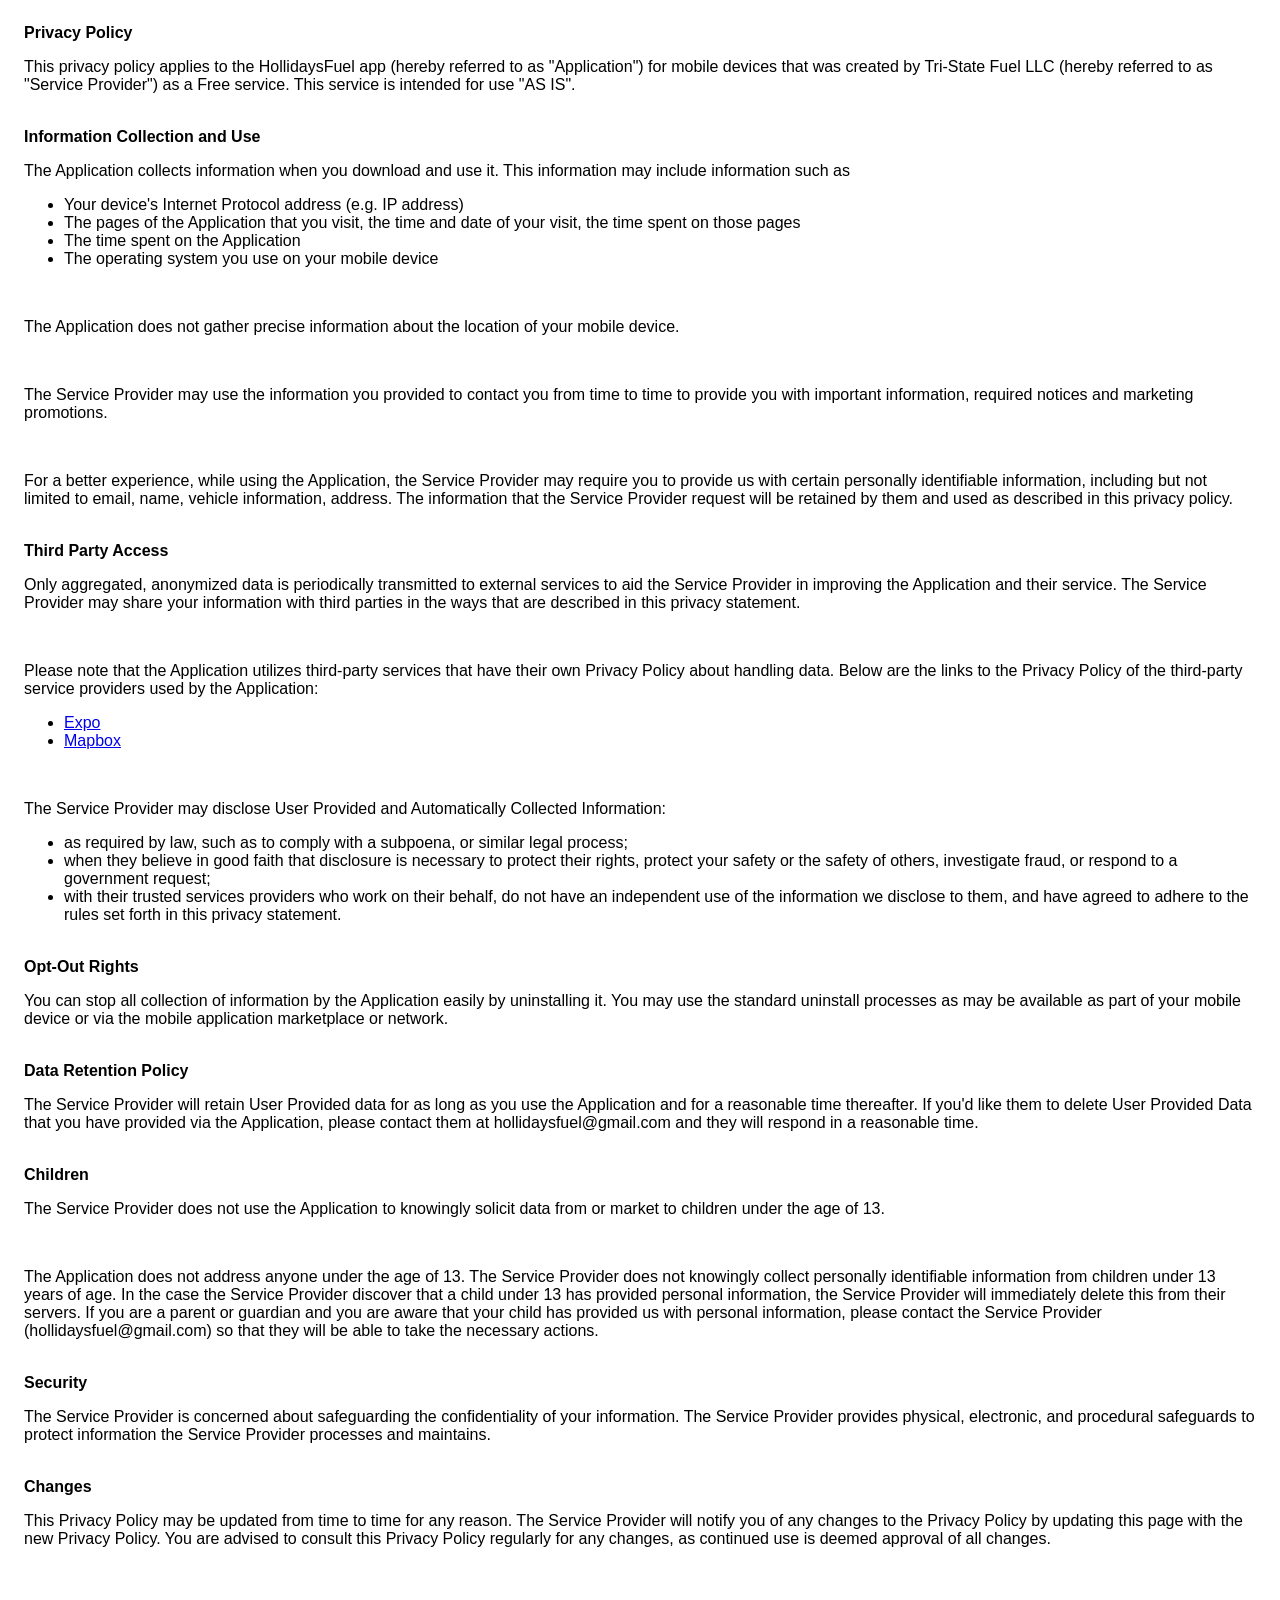
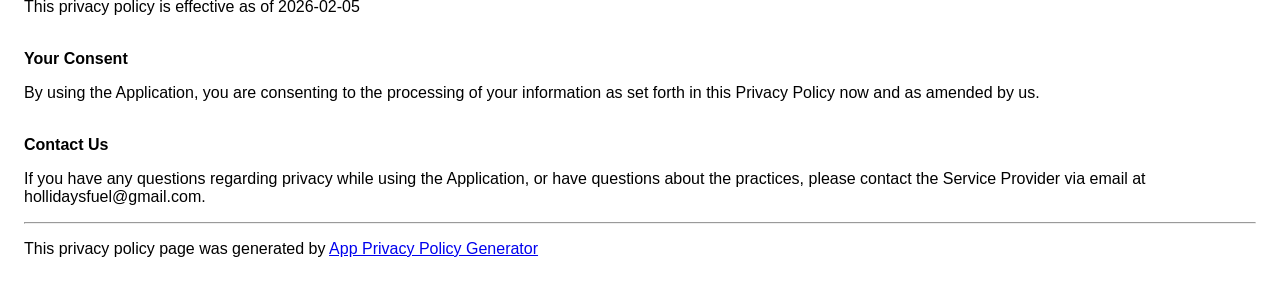
==== privacy-policy.html @ f72db05e "add privacy policy and tnc" ====
<!doctype html>
<html>
	<head>
		<meta charset="utf-8" />
		<meta name="viewport" content="width=device-width" />
		<title>Privacy Policy</title>
		<style>
			body {
				font-family: "Helvetica Neue", Helvetica, Arial, sans-serif;
				padding: 1em;
			}
		</style>
	</head>
	<body>
		<strong>Privacy Policy</strong>
		<p>
			This privacy policy applies to the HollidaysFuel app (hereby
			referred to as "Application") for mobile devices that was created by
			Tri-State Fuel LLC (hereby referred to as "Service Provider") as a
			Free service. This service is intended for use "AS IS".
		</p>
		<br /><strong>Information Collection and Use</strong>
		<p>
			The Application collects information when you download and use it.
			This information may include information such as
		</p>
		<ul>
			<li>Your device's Internet Protocol address (e.g. IP address)</li>
			<li>
				The pages of the Application that you visit, the time and date
				of your visit, the time spent on those pages
			</li>
			<li>The time spent on the Application</li>
			<li>The operating system you use on your mobile device</li>
		</ul>
		<p></p>
		<br />
		<p>
			The Application does not gather precise information about the
			location of your mobile device.
		</p>
		<div style="display: none">
			<p>
				The Application collects your device's location, which helps the
				Service Provider determine your approximate geographical
				location and make use of in below ways:
			</p>
			<ul>
				<li>
					Geolocation Services: The Service Provider utilizes location
					data to provide features such as personalized content,
					relevant recommendations, and location-based services.
				</li>
				<li>
					Analytics and Improvements: Aggregated and anonymized
					location data helps the Service Provider to analyze user
					behavior, identify trends, and improve the overall
					performance and functionality of the Application.
				</li>
				<li>
					Third-Party Services: Periodically, the Service Provider may
					transmit anonymized location data to external services.
					These services assist them in enhancing the Application and
					optimizing their offerings.
				</li>
			</ul>
		</div>
		<br />
		<p>
			The Service Provider may use the information you provided to contact
			you from time to time to provide you with important information,
			required notices and marketing promotions.
		</p>
		<br />
		<p>
			For a better experience, while using the Application, the Service
			Provider may require you to provide us with certain personally
			identifiable information, including but not limited to email, name,
			vehicle information, address. The information that the Service
			Provider request will be retained by them and used as described in
			this privacy policy.
		</p>
		<br /><strong>Third Party Access</strong>
		<p>
			Only aggregated, anonymized data is periodically transmitted to
			external services to aid the Service Provider in improving the
			Application and their service. The Service Provider may share your
			information with third parties in the ways that are described in
			this privacy statement.
		</p>
		<div>
			<br />
			<p>
				Please note that the Application utilizes third-party services
				that have their own Privacy Policy about handling data. Below
				are the links to the Privacy Policy of the third-party service
				providers used by the Application:
			</p>
			<ul>
				<li>
					<a
						href="https://expo.io/privacy"
						target="_blank"
						rel="noopener noreferrer"
						>Expo</a
					>
				</li>
				<li>
					<a
						href="https://www.mapbox.com/legal/privacy"
						target="_blank"
						rel="noopener noreferrer"
						>Mapbox</a
					>
				</li>
			</ul>
		</div>
		<br />
		<p>
			The Service Provider may disclose User Provided and Automatically
			Collected Information:
		</p>
		<ul>
			<li>
				as required by law, such as to comply with a subpoena, or
				similar legal process;
			</li>
			<li>
				when they believe in good faith that disclosure is necessary to
				protect their rights, protect your safety or the safety of
				others, investigate fraud, or respond to a government request;
			</li>
			<li>
				with their trusted services providers who work on their behalf,
				do not have an independent use of the information we disclose to
				them, and have agreed to adhere to the rules set forth in this
				privacy statement.
			</li>
		</ul>
		<p></p>
		<br /><!----><strong>Opt-Out Rights</strong>
		<p>
			You can stop all collection of information by the Application easily
			by uninstalling it. You may use the standard uninstall processes as
			may be available as part of your mobile device or via the mobile
			application marketplace or network.
		</p>
		<br /><strong>Data Retention Policy</strong>
		<p>
			The Service Provider will retain User Provided data for as long as
			you use the Application and for a reasonable time thereafter. If
			you'd like them to delete User Provided Data that you have provided
			via the Application, please contact them at hollidaysfuel@gmail.com
			and they will respond in a reasonable time.
		</p>
		<br /><strong>Children</strong>
		<p>
			The Service Provider does not use the Application to knowingly
			solicit data from or market to children under the age of 13.
		</p>
		<div>
			<br />
			<p>
				The Application does not address anyone under the age of 13. The
				Service Provider does not knowingly collect personally
				identifiable information from children under 13 years of age. In
				the case the Service Provider discover that a child under 13 has
				provided personal information, the Service Provider will
				immediately delete this from their servers. If you are a parent
				or guardian and you are aware that your child has provided us
				with personal information, please contact the Service Provider
				(hollidaysfuel@gmail.com) so that they will be able to take the
				necessary actions.
			</p>
		</div>
		<!----><br /><strong>Security</strong>
		<p>
			The Service Provider is concerned about safeguarding the
			confidentiality of your information. The Service Provider provides
			physical, electronic, and procedural safeguards to protect
			information the Service Provider processes and maintains.
		</p>
		<br /><strong>Changes</strong>
		<p>
			This Privacy Policy may be updated from time to time for any reason.
			The Service Provider will notify you of any changes to the Privacy
			Policy by updating this page with the new Privacy Policy. You are
			advised to consult this Privacy Policy regularly for any changes, as
			continued use is deemed approval of all changes.
		</p>
		<br />
		<p>This privacy policy is effective as of 2026-02-05</p>
		<br /><strong>Your Consent</strong>
		<p>
			By using the Application, you are consenting to the processing of
			your information as set forth in this Privacy Policy now and as
			amended by us.
		</p>
		<br /><strong>Contact Us</strong>
		<p>
			If you have any questions regarding privacy while using the
			Application, or have questions about the practices, please contact
			the Service Provider via email at hollidaysfuel@gmail.com.
		</p>
		<hr />
		<p>
			This privacy policy page was generated by
			<a
				href="https://app-privacy-policy-generator.nisrulz.com/"
				target="_blank"
				rel="noopener noreferrer"
				>App Privacy Policy Generator</a
			>
		</p>
	</body>
</html>
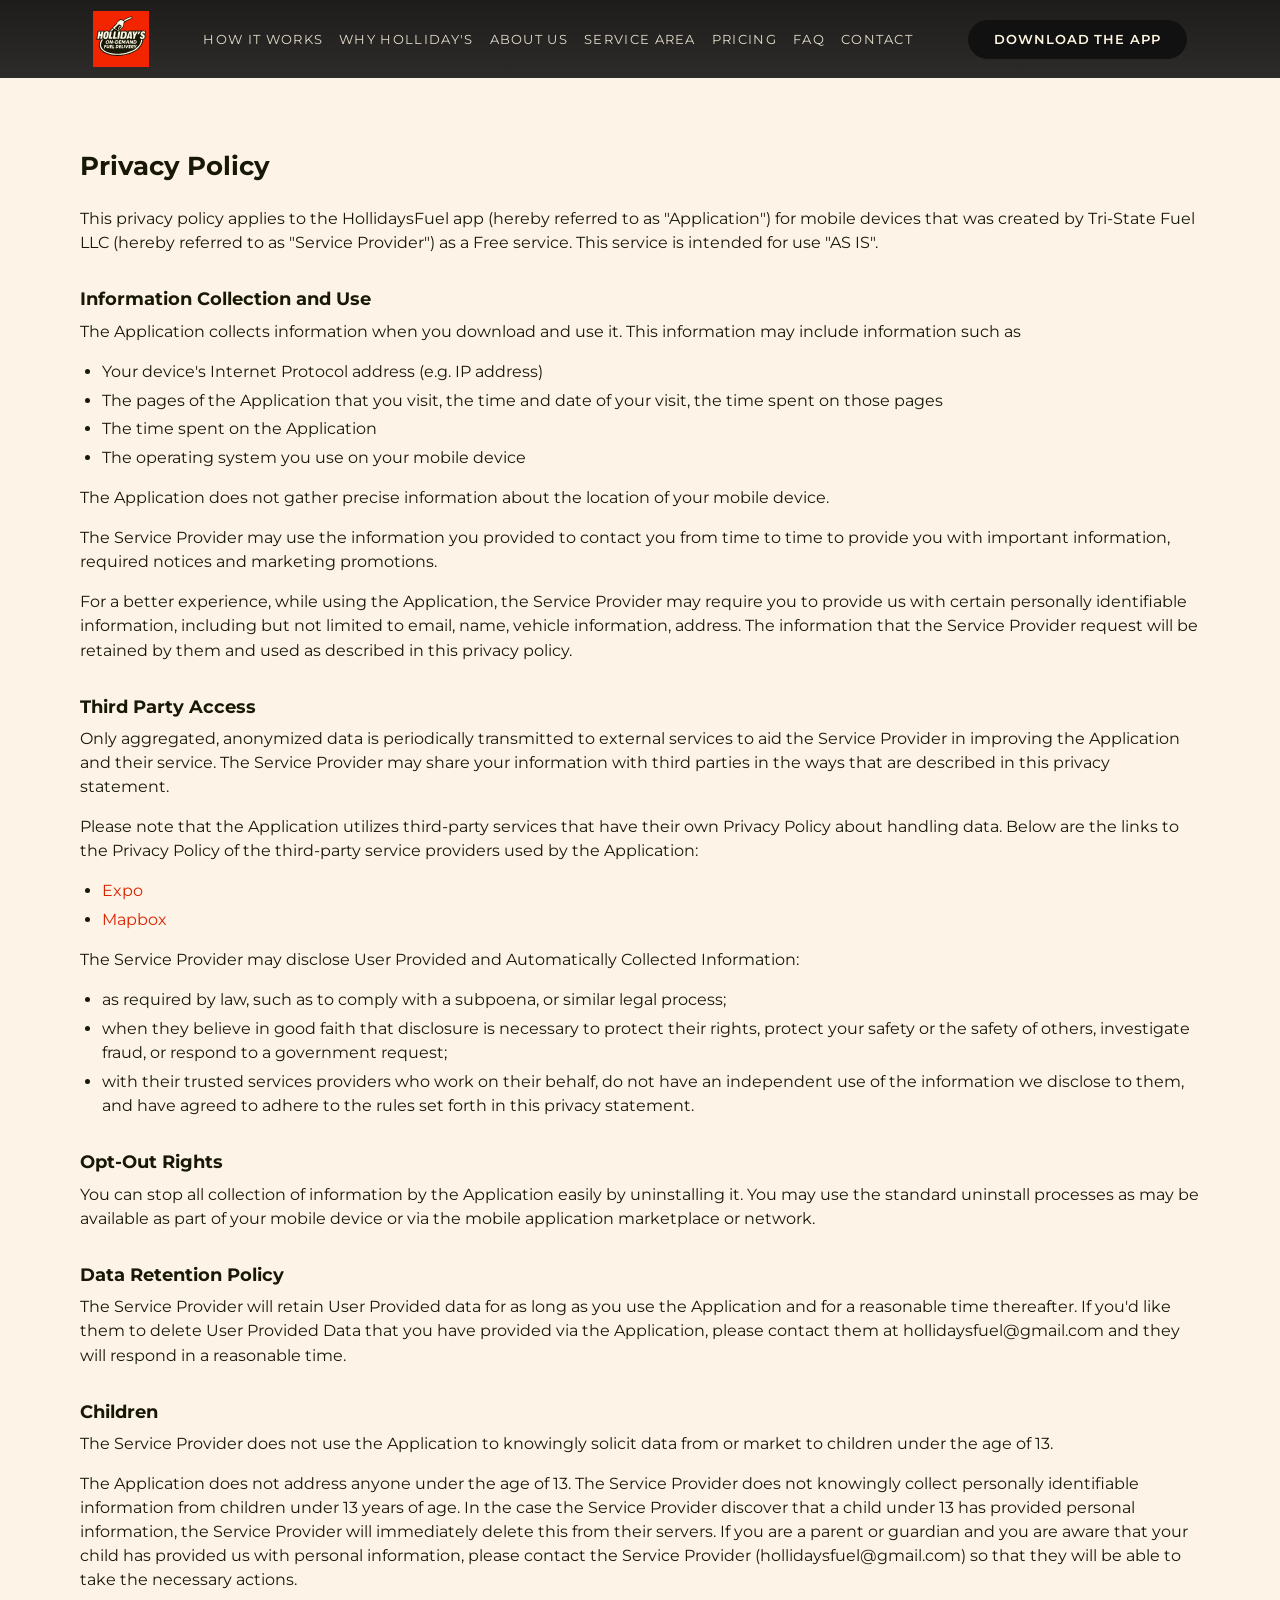
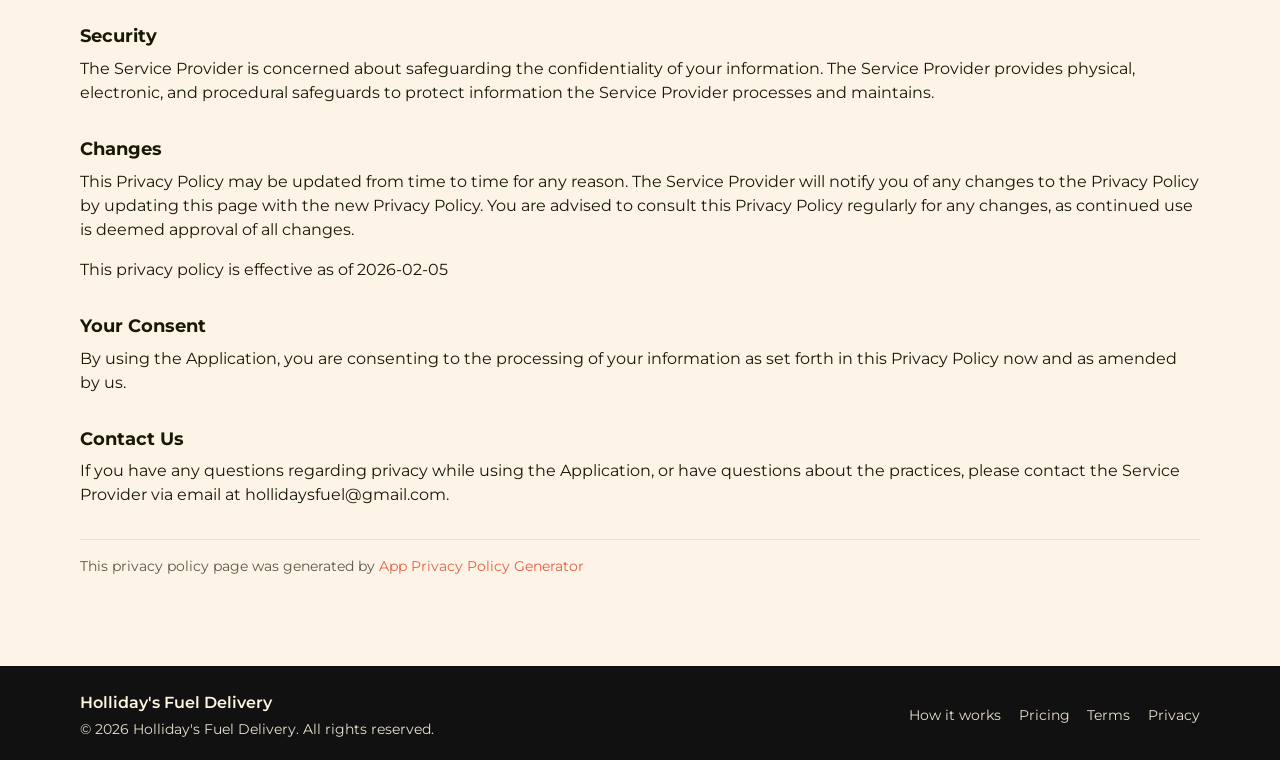
==== commit d406a4ed: "fix styling for terms and privacy policy" ====
--- a/privacy-policy.html
+++ b/privacy-policy.html
@@ -1,216 +1,320 @@
-<!doctype html>
-<html>
-	<head>
-		<meta charset="utf-8" />
-		<meta name="viewport" content="width=device-width" />
-		<title>Privacy Policy</title>
-		<style>
-			body {
-				font-family: "Helvetica Neue", Helvetica, Arial, sans-serif;
-				padding: 1em;
-			}
-		</style>
-	</head>
-	<body>
-		<strong>Privacy Policy</strong>
-		<p>
-			This privacy policy applies to the HollidaysFuel app (hereby
-			referred to as "Application") for mobile devices that was created by
-			Tri-State Fuel LLC (hereby referred to as "Service Provider") as a
-			Free service. This service is intended for use "AS IS".
-		</p>
-		<br /><strong>Information Collection and Use</strong>
-		<p>
-			The Application collects information when you download and use it.
-			This information may include information such as
-		</p>
-		<ul>
-			<li>Your device's Internet Protocol address (e.g. IP address)</li>
-			<li>
-				The pages of the Application that you visit, the time and date
-				of your visit, the time spent on those pages
-			</li>
-			<li>The time spent on the Application</li>
-			<li>The operating system you use on your mobile device</li>
-		</ul>
-		<p></p>
-		<br />
-		<p>
-			The Application does not gather precise information about the
-			location of your mobile device.
-		</p>
-		<div style="display: none">
-			<p>
-				The Application collects your device's location, which helps the
-				Service Provider determine your approximate geographical
-				location and make use of in below ways:
-			</p>
-			<ul>
-				<li>
-					Geolocation Services: The Service Provider utilizes location
-					data to provide features such as personalized content,
-					relevant recommendations, and location-based services.
-				</li>
-				<li>
-					Analytics and Improvements: Aggregated and anonymized
-					location data helps the Service Provider to analyze user
-					behavior, identify trends, and improve the overall
-					performance and functionality of the Application.
-				</li>
-				<li>
-					Third-Party Services: Periodically, the Service Provider may
-					transmit anonymized location data to external services.
-					These services assist them in enhancing the Application and
-					optimizing their offerings.
-				</li>
-			</ul>
-		</div>
-		<br />
-		<p>
-			The Service Provider may use the information you provided to contact
-			you from time to time to provide you with important information,
-			required notices and marketing promotions.
-		</p>
-		<br />
-		<p>
-			For a better experience, while using the Application, the Service
-			Provider may require you to provide us with certain personally
-			identifiable information, including but not limited to email, name,
-			vehicle information, address. The information that the Service
-			Provider request will be retained by them and used as described in
-			this privacy policy.
-		</p>
-		<br /><strong>Third Party Access</strong>
-		<p>
-			Only aggregated, anonymized data is periodically transmitted to
-			external services to aid the Service Provider in improving the
-			Application and their service. The Service Provider may share your
-			information with third parties in the ways that are described in
-			this privacy statement.
-		</p>
-		<div>
-			<br />
-			<p>
-				Please note that the Application utilizes third-party services
-				that have their own Privacy Policy about handling data. Below
-				are the links to the Privacy Policy of the third-party service
-				providers used by the Application:
-			</p>
-			<ul>
-				<li>
-					<a
-						href="https://expo.io/privacy"
-						target="_blank"
-						rel="noopener noreferrer"
-						>Expo</a
-					>
-				</li>
-				<li>
-					<a
-						href="https://www.mapbox.com/legal/privacy"
-						target="_blank"
-						rel="noopener noreferrer"
-						>Mapbox</a
-					>
-				</li>
-			</ul>
-		</div>
-		<br />
-		<p>
-			The Service Provider may disclose User Provided and Automatically
-			Collected Information:
-		</p>
-		<ul>
-			<li>
-				as required by law, such as to comply with a subpoena, or
-				similar legal process;
-			</li>
-			<li>
-				when they believe in good faith that disclosure is necessary to
-				protect their rights, protect your safety or the safety of
-				others, investigate fraud, or respond to a government request;
-			</li>
-			<li>
-				with their trusted services providers who work on their behalf,
-				do not have an independent use of the information we disclose to
-				them, and have agreed to adhere to the rules set forth in this
-				privacy statement.
-			</li>
-		</ul>
-		<p></p>
-		<br /><!----><strong>Opt-Out Rights</strong>
-		<p>
-			You can stop all collection of information by the Application easily
-			by uninstalling it. You may use the standard uninstall processes as
-			may be available as part of your mobile device or via the mobile
-			application marketplace or network.
-		</p>
-		<br /><strong>Data Retention Policy</strong>
-		<p>
-			The Service Provider will retain User Provided data for as long as
-			you use the Application and for a reasonable time thereafter. If
-			you'd like them to delete User Provided Data that you have provided
-			via the Application, please contact them at hollidaysfuel@gmail.com
-			and they will respond in a reasonable time.
-		</p>
-		<br /><strong>Children</strong>
-		<p>
-			The Service Provider does not use the Application to knowingly
-			solicit data from or market to children under the age of 13.
-		</p>
-		<div>
-			<br />
-			<p>
-				The Application does not address anyone under the age of 13. The
-				Service Provider does not knowingly collect personally
-				identifiable information from children under 13 years of age. In
-				the case the Service Provider discover that a child under 13 has
-				provided personal information, the Service Provider will
-				immediately delete this from their servers. If you are a parent
-				or guardian and you are aware that your child has provided us
-				with personal information, please contact the Service Provider
-				(hollidaysfuel@gmail.com) so that they will be able to take the
-				necessary actions.
-			</p>
-		</div>
-		<!----><br /><strong>Security</strong>
-		<p>
-			The Service Provider is concerned about safeguarding the
-			confidentiality of your information. The Service Provider provides
-			physical, electronic, and procedural safeguards to protect
-			information the Service Provider processes and maintains.
-		</p>
-		<br /><strong>Changes</strong>
-		<p>
-			This Privacy Policy may be updated from time to time for any reason.
-			The Service Provider will notify you of any changes to the Privacy
-			Policy by updating this page with the new Privacy Policy. You are
-			advised to consult this Privacy Policy regularly for any changes, as
-			continued use is deemed approval of all changes.
-		</p>
-		<br />
-		<p>This privacy policy is effective as of 2026-02-05</p>
-		<br /><strong>Your Consent</strong>
-		<p>
-			By using the Application, you are consenting to the processing of
-			your information as set forth in this Privacy Policy now and as
-			amended by us.
-		</p>
-		<br /><strong>Contact Us</strong>
-		<p>
-			If you have any questions regarding privacy while using the
-			Application, or have questions about the practices, please contact
-			the Service Provider via email at hollidaysfuel@gmail.com.
-		</p>
-		<hr />
-		<p>
-			This privacy policy page was generated by
-			<a
-				href="https://app-privacy-policy-generator.nisrulz.com/"
-				target="_blank"
-				rel="noopener noreferrer"
-				>App Privacy Policy Generator</a
-			>
-		</p>
-	</body>
+<!DOCTYPE html>
+<html lang="en">
+  <head>
+    <meta charset="UTF-8" />
+    <meta http-equiv="X-UA-Compatible" content="IE=edge" />
+    <meta
+      name="viewport"
+      content="width=device-width, initial-scale=1, viewport-fit=cover"
+    />
+    <title>Privacy Policy | Holliday&#39;s Fuel Delivery</title>
+    <meta
+      name="description"
+      content="Privacy policy for the HollidaysFuel app by Tri-State Fuel LLC."
+    />
+    <link rel="icon" href="assets/logo.png" type="image/png" />
+    <link rel="preconnect" href="https://fonts.googleapis.com" />
+    <link rel="preconnect" href="https://fonts.gstatic.com" crossorigin />
+    <link
+      href="https://fonts.googleapis.com/css2?family=Montserrat:wght@400;500;600;700&display=swap"
+      rel="stylesheet"
+    />
+    <link rel="stylesheet" href="style.css" />
+  </head>
+
+  <body>
+    <header class="site-header">
+      <div class="container header-inner">
+        <a href="index.html" class="logo-link">
+          <img
+            src="assets/logo.svg"
+            alt="Holliday&#39;s Fuel Delivery logo"
+            class="logo-image"
+            width="180"
+            height="180"
+          />
+        </a>
+        <button class="menu-toggle" aria-label="Toggle navigation menu" aria-expanded="false">
+          <span></span>
+          <span></span>
+          <span></span>
+        </button>
+        <nav class="main-nav" aria-label="Primary navigation">
+          <ul>
+            <li><a href="index.html#how-it-works">How it works</a></li>
+            <li><a href="index.html#benefits">Why Holliday&#39;s</a></li>
+            <li><a href="index.html#about">About us</a></li>
+            <li><a href="index.html#service-area">Service area</a></li>
+            <li><a href="index.html#pricing">Pricing</a></li>
+            <li><a href="index.html#faq">FAQ</a></li>
+            <li><a href="index.html#contact">Contact</a></li>
+          </ul>
+        </nav>
+        <a href="index.html#download" class="btn btn--secondary header-cta">Download the app</a>
+      </div>
+    </header>
+
+    <main>
+      <section class="section">
+        <div class="container legal-content">
+          <h1>Privacy Policy</h1>
+          <p>
+            This privacy policy applies to the HollidaysFuel app (hereby
+            referred to as "Application") for mobile devices that was created by
+            Tri-State Fuel LLC (hereby referred to as "Service Provider") as a
+            Free service. This service is intended for use "AS IS".
+          </p>
+
+          <h2>Information Collection and Use</h2>
+          <p>
+            The Application collects information when you download and use it.
+            This information may include information such as
+          </p>
+          <ul>
+            <li>Your device's Internet Protocol address (e.g. IP address)</li>
+            <li>
+              The pages of the Application that you visit, the time and date
+              of your visit, the time spent on those pages
+            </li>
+            <li>The time spent on the Application</li>
+            <li>The operating system you use on your mobile device</li>
+          </ul>
+          <p>
+            The Application does not gather precise information about the
+            location of your mobile device.
+          </p>
+          <div style="display: none">
+            <p>
+              The Application collects your device's location, which helps the
+              Service Provider determine your approximate geographical
+              location and make use of in below ways:
+            </p>
+            <ul>
+              <li>
+                Geolocation Services: The Service Provider utilizes location
+                data to provide features such as personalized content,
+                relevant recommendations, and location-based services.
+              </li>
+              <li>
+                Analytics and Improvements: Aggregated and anonymized
+                location data helps the Service Provider to analyze user
+                behavior, identify trends, and improve the overall
+                performance and functionality of the Application.
+              </li>
+              <li>
+                Third-Party Services: Periodically, the Service Provider may
+                transmit anonymized location data to external services.
+                These services assist them in enhancing the Application and
+                optimizing their offerings.
+              </li>
+            </ul>
+          </div>
+          <p>
+            The Service Provider may use the information you provided to contact
+            you from time to time to provide you with important information,
+            required notices and marketing promotions.
+          </p>
+          <p>
+            For a better experience, while using the Application, the Service
+            Provider may require you to provide us with certain personally
+            identifiable information, including but not limited to email, name,
+            vehicle information, address. The information that the Service
+            Provider request will be retained by them and used as described in
+            this privacy policy.
+          </p>
+
+          <h2>Third Party Access</h2>
+          <p>
+            Only aggregated, anonymized data is periodically transmitted to
+            external services to aid the Service Provider in improving the
+            Application and their service. The Service Provider may share your
+            information with third parties in the ways that are described in
+            this privacy statement.
+          </p>
+          <p>
+            Please note that the Application utilizes third-party services
+            that have their own Privacy Policy about handling data. Below
+            are the links to the Privacy Policy of the third-party service
+            providers used by the Application:
+          </p>
+          <ul>
+            <li>
+              <a href="https://expo.io/privacy" target="_blank" rel="noopener noreferrer">Expo</a>
+            </li>
+            <li>
+              <a href="https://www.mapbox.com/legal/privacy" target="_blank" rel="noopener noreferrer">Mapbox</a>
+            </li>
+          </ul>
+          <p>
+            The Service Provider may disclose User Provided and Automatically
+            Collected Information:
+          </p>
+          <ul>
+            <li>
+              as required by law, such as to comply with a subpoena, or
+              similar legal process;
+            </li>
+            <li>
+              when they believe in good faith that disclosure is necessary to
+              protect their rights, protect your safety or the safety of
+              others, investigate fraud, or respond to a government request;
+            </li>
+            <li>
+              with their trusted services providers who work on their behalf,
+              do not have an independent use of the information we disclose to
+              them, and have agreed to adhere to the rules set forth in this
+              privacy statement.
+            </li>
+          </ul>
+
+          <h2>Opt-Out Rights</h2>
+          <p>
+            You can stop all collection of information by the Application easily
+            by uninstalling it. You may use the standard uninstall processes as
+            may be available as part of your mobile device or via the mobile
+            application marketplace or network.
+          </p>
+
+          <h2>Data Retention Policy</h2>
+          <p>
+            The Service Provider will retain User Provided data for as long as
+            you use the Application and for a reasonable time thereafter. If
+            you'd like them to delete User Provided Data that you have provided
+            via the Application, please contact them at hollidaysfuel@gmail.com
+            and they will respond in a reasonable time.
+          </p>
+
+          <h2>Children</h2>
+          <p>
+            The Service Provider does not use the Application to knowingly
+            solicit data from or market to children under the age of 13.
+          </p>
+          <p>
+            The Application does not address anyone under the age of 13. The
+            Service Provider does not knowingly collect personally
+            identifiable information from children under 13 years of age. In
+            the case the Service Provider discover that a child under 13 has
+            provided personal information, the Service Provider will
+            immediately delete this from their servers. If you are a parent
+            or guardian and you are aware that your child has provided us
+            with personal information, please contact the Service Provider
+            (hollidaysfuel@gmail.com) so that they will be able to take the
+            necessary actions.
+          </p>
+
+          <h2>Security</h2>
+          <p>
+            The Service Provider is concerned about safeguarding the
+            confidentiality of your information. The Service Provider provides
+            physical, electronic, and procedural safeguards to protect
+            information the Service Provider processes and maintains.
+          </p>
+
+          <h2>Changes</h2>
+          <p>
+            This Privacy Policy may be updated from time to time for any reason.
+            The Service Provider will notify you of any changes to the Privacy
+            Policy by updating this page with the new Privacy Policy. You are
+            advised to consult this Privacy Policy regularly for any changes, as
+            continued use is deemed approval of all changes.
+          </p>
+          <p>This privacy policy is effective as of 2026-02-05</p>
+
+          <h2>Your Consent</h2>
+          <p>
+            By using the Application, you are consenting to the processing of
+            your information as set forth in this Privacy Policy now and as
+            amended by us.
+          </p>
+
+          <h2>Contact Us</h2>
+          <p>
+            If you have any questions regarding privacy while using the
+            Application, or have questions about the practices, please contact
+            the Service Provider via email at hollidaysfuel@gmail.com.
+          </p>
+
+          <hr />
+          <p class="legal-meta">
+            This privacy policy page was generated by
+            <a
+              href="https://app-privacy-policy-generator.nisrulz.com/"
+              target="_blank"
+              rel="noopener noreferrer"
+            >App Privacy Policy Generator</a>
+          </p>
+        </div>
+      </section>
+    </main>
+
+    <footer class="site-footer">
+      <div class="container footer-inner">
+        <div>
+          <p class="footer-brand">Holliday&#39;s Fuel Delivery</p>
+          <p class="footer-copy">
+            &copy; <span id="year"></span> Holliday&#39;s Fuel Delivery. All rights reserved.
+          </p>
+        </div>
+        <nav aria-label="Footer navigation">
+          <ul class="footer-links">
+            <li><a href="index.html#how-it-works">How it works</a></li>
+            <li><a href="index.html#pricing">Pricing</a></li>
+            <li><a href="terms.html">Terms</a></li>
+            <li><a href="privacy-policy.html">Privacy</a></li>
+          </ul>
+        </nav>
+      </div>
+      <script>
+        (function () {
+          var yearEl = document.getElementById("year");
+          if (yearEl) {
+            yearEl.textContent = new Date().getFullYear();
+          }
+        })();
+
+        (function () {
+          var menuToggle = document.querySelector(".menu-toggle");
+          var mainNav = document.querySelector(".main-nav");
+          var siteHeader = document.querySelector(".site-header");
+          var navLinks = document.querySelectorAll(".main-nav a");
+
+          function closeMenu() {
+            if (window.innerWidth <= 720) {
+              menuToggle.setAttribute("aria-expanded", "false");
+              mainNav.setAttribute("aria-hidden", "true");
+              siteHeader.classList.remove("menu-open");
+            }
+          }
+
+          function openMenu() {
+            if (window.innerWidth <= 720) {
+              menuToggle.setAttribute("aria-expanded", "true");
+              mainNav.setAttribute("aria-hidden", "false");
+              siteHeader.classList.add("menu-open");
+            }
+          }
+
+          if (menuToggle && mainNav) {
+            menuToggle.addEventListener("click", function (e) {
+              e.stopPropagation();
+              var isOpen = menuToggle.getAttribute("aria-expanded") === "true";
+              if (isOpen) { closeMenu(); } else { openMenu(); }
+            });
+
+            navLinks.forEach(function (link) {
+              link.addEventListener("click", closeMenu);
+            });
+
+            document.addEventListener("click", function (e) {
+              if (siteHeader.classList.contains("menu-open") &&
+                  !mainNav.contains(e.target) &&
+                  e.target !== menuToggle) {
+                closeMenu();
+              }
+            });
+          }
+        })();
+      </script>
+    </footer>
+  </body>
 </html>
--- a/style.css
+++ b/style.css
@@ -0,0 +1,890 @@
+:root {
+  --color-red: #CC0000;
+  --color-red-dark: #da2402;
+  --color-ink: #181807;
+  --color-ink-soft: #252312;
+  --color-cream: #fcf9e7;
+  --color-cream-soft: #fbf8e8;
+  --color-background: #fdf3e6;
+  --color-border-subtle: rgba(0, 0, 0, 0.08);
+  --color-border-strong: rgba(0, 0, 0, 0.16);
+  --shadow-soft: 0 14px 40px rgba(0, 0, 0, 0.2);
+  --radius-lg: 18px;
+  --radius-md: 12px;
+  --radius-pill: 999px;
+  --font-base: "Montserrat", system-ui, -apple-system, BlinkMacSystemFont, "Segoe UI", sans-serif;
+}
+
+*,
+*::before,
+*::after {
+  box-sizing: border-box;
+}
+
+html {
+  scroll-behavior: smooth;
+}
+
+body {
+  margin: 0;
+  font-family: var(--font-base);
+  color: var(--color-ink);
+  background-color: var(--color-background);
+  -webkit-font-smoothing: antialiased;
+}
+
+img {
+  max-width: 100%;
+  display: block;
+}
+
+a {
+  color: inherit;
+  text-decoration: none;
+}
+
+a:hover {
+  text-decoration: underline;
+}
+
+.container {
+  width: min(1120px, 100% - 2.5rem);
+  margin-inline: auto;
+}
+
+.section {
+  padding: 4.5rem 0;
+}
+
+.section--alt {
+  background: var(--color-cream);
+}
+
+.section--highlight {
+  background: linear-gradient(135deg, var(--color-red) 0%, var(--color-red-dark) 100%);
+  color: #fffef7;
+}
+
+.section-header {
+  max-width: 640px;
+  margin-bottom: 2.5rem;
+}
+
+.section-header h2 {
+  margin: 0.2rem 0 0.6rem;
+  letter-spacing: 0.01em;
+}
+
+.section-header p {
+  margin: 0;
+}
+
+.eyebrow {
+  text-transform: uppercase;
+  font-size: 0.78rem;
+  letter-spacing: 0.18em;
+  font-weight: 600;
+  color: var(--color-red-dark);
+}
+
+.section--highlight .eyebrow {
+  color: #ffe3c0;
+}
+
+h1,
+h2,
+h3 {
+  font-weight: 700;
+}
+
+p,
+li {
+  line-height: 1.55;
+}
+
+/* Header */
+
+.site-header {
+  position: sticky;
+  top: 0;
+  z-index: 20;
+  backdrop-filter: blur(18px);
+  background: linear-gradient(to bottom, rgba(10, 10, 10, 0.92), rgba(10, 10, 10, 0.86));
+  color: #fff6e2;
+}
+
+.header-inner {
+  display: flex;
+  align-items: center;
+  justify-content: space-between;
+  padding: 0.7rem 0.8rem;
+  gap: 1.5rem;
+}
+
+.logo-image {
+  height: 56px;
+  width: auto;
+}
+
+.main-nav ul {
+  display: flex;
+  list-style: none;
+  gap: 1rem;
+  padding: 0;
+  margin: 0;
+  font-size: 0.82rem;
+  text-transform: uppercase;
+  letter-spacing: 0.1em;
+  flex-wrap: nowrap;
+  white-space: nowrap;
+}
+
+.main-nav a {
+  opacity: 0.88;
+  text-decoration: none;
+}
+
+.main-nav a:hover {
+  opacity: 1;
+}
+
+.header-cta {
+  font-size: 0.86rem;
+  white-space: nowrap;
+}
+
+.menu-toggle {
+  display: none;
+  flex-direction: column;
+  gap: 4px;
+  background: transparent;
+  border: none;
+  cursor: pointer;
+  padding: 0.5rem;
+  z-index: 30;
+}
+
+.menu-toggle span {
+  display: block;
+  width: 24px;
+  height: 2px;
+  background: #fff6e2;
+  transition: all 0.3s ease;
+}
+
+.menu-toggle[aria-expanded="true"] span:nth-child(1) {
+  transform: rotate(45deg) translate(6px, 6px);
+}
+
+.menu-toggle[aria-expanded="true"] span:nth-child(2) {
+  opacity: 0;
+}
+
+.menu-toggle[aria-expanded="true"] span:nth-child(3) {
+  transform: rotate(-45deg) translate(6px, -6px);
+}
+
+/* Hero */
+
+.hero {
+  background: linear-gradient(
+    150deg,
+    var(--color-red) 0%,
+    var(--color-red-dark) 48%,
+    var(--color-ink) 100%
+  );
+  color: var(--color-cream);
+  padding: 5.5rem 0 4.5rem;
+}
+
+.hero-inner {
+  display: grid;
+  grid-template-columns: minmax(0, 2.1fr) minmax(0, 1.4fr);
+  gap: 3rem;
+  align-items: center;
+}
+
+.hero-text h1 {
+  font-size: clamp(2.3rem, 3vw + 1.2rem, 3.1rem);
+  line-height: 1.05;
+  margin: 0.3rem 0 0.8rem;
+}
+
+.hero-subtitle {
+  margin: 0;
+  max-width: 32rem;
+  font-size: 1rem;
+}
+
+.hero .eyebrow {
+  color: var(--color-cream);
+}
+
+.hero-actions {
+  display: flex;
+  flex-wrap: wrap;
+  gap: 0.9rem;
+  margin: 1.4rem 0 1.2rem;
+}
+
+.hero-highlights {
+  display: flex;
+  flex-wrap: wrap;
+  gap: 0.7rem;
+  padding: 0;
+  margin: 0;
+  list-style: none;
+}
+
+.hero-highlights li {
+  padding: 0.3rem 0.9rem;
+  border-radius: var(--radius-pill);
+  background: rgba(0, 0, 0, 0.24);
+  border: 1px solid rgba(255, 245, 226, 0.2);
+  font-size: 0.82rem;
+}
+
+.hero-card {
+  background: #111111;
+  border-radius: 28px;
+  padding: 1.6rem 1.8rem 1.4rem;
+  box-shadow: var(--shadow-soft);
+  border: 2px solid #f5e2c1;
+  color: #fff7e6;
+}
+
+.hero-card h2 {
+  margin: 0 0 0.3rem;
+  font-size: 1.2rem;
+}
+
+.hero-card-location {
+  margin: 0 0 1.1rem;
+  font-size: 0.9rem;
+  color: #ffd9a5;
+}
+
+.hero-card-stats {
+  display: grid;
+  grid-template-columns: 1fr;
+  gap: 0.6rem;
+  margin: 0 0 1.1rem;
+}
+
+.hero-card-stats dt {
+  font-size: 0.76rem;
+  text-transform: uppercase;
+  letter-spacing: 0.15em;
+  color: #ffdfb3;
+}
+
+.hero-card-stats dd {
+  margin: 0.12rem 0 0;
+  font-weight: 600;
+}
+
+.hero-card-footnote {
+  margin: 0;
+  font-size: 0.82rem;
+  color: #ffedd2;
+}
+
+/* Buttons */
+
+.btn {
+  display: inline-flex;
+  align-items: center;
+  justify-content: center;
+  padding: 0.7rem 1.6rem;
+  border-radius: var(--radius-pill);
+  border: 1px solid transparent;
+  font-weight: 600;
+  letter-spacing: 0.07em;
+  text-transform: uppercase;
+  font-size: 0.8rem;
+  cursor: pointer;
+  text-decoration: none;
+  transition: transform 0.12s ease-out, box-shadow 0.12s ease-out, background-color 0.12s,
+    color 0.12s, border-color 0.12s;
+}
+
+.btn--primary {
+  background: var(--color-cream);
+  border-color: var(--color-cream);
+  color: var(--color-ink);
+  box-shadow: 0 10px 26px rgba(0, 0, 0, 0.3);
+}
+
+.btn--primary:hover {
+  transform: translateY(-1px);
+  box-shadow: 0 14px 34px rgba(0, 0, 0, 0.4);
+}
+
+.btn--secondary {
+  background: #111111;
+  border-color: #111111;
+  color: #fff6e2;
+}
+
+.btn--secondary:hover {
+  background: #262626;
+  border-color: #262626;
+}
+
+.btn--ghost {
+  background: transparent;
+  border-color: rgba(255, 245, 226, 0.65);
+  color: #fff6e2;
+}
+
+.btn--ghost:hover {
+  background: rgba(17, 17, 17, 0.32);
+}
+
+.btn--block {
+  width: 100%;
+}
+
+/* Steps / features */
+
+.steps-grid {
+  display: grid;
+  grid-template-columns: repeat(3, minmax(0, 1fr));
+  gap: 1.8rem;
+}
+
+.step {
+  background: #ffffff;
+  border-radius: var(--radius-lg);
+  padding: 1.4rem 1.4rem 1.5rem;
+  border: 1px solid var(--color-border-subtle);
+  box-shadow: 0 12px 26px rgba(0, 0, 0, 0.08);
+}
+
+.step-number {
+  display: inline-flex;
+  align-items: center;
+  justify-content: center;
+  width: 2.2rem;
+  height: 2.2rem;
+  border-radius: 999px;
+  background: #111111;
+  color: #fff6e2;
+  font-weight: 700;
+  margin-bottom: 0.6rem;
+}
+
+.step h3 {
+  margin: 0 0 0.3rem;
+}
+
+.step p {
+  margin: 0;
+}
+
+.features-grid {
+  display: grid;
+  grid-template-columns: repeat(4, minmax(0, 1fr));
+  gap: 1.6rem;
+}
+
+.feature {
+  background: #ffffff;
+  border-radius: var(--radius-md);
+  padding: 1.3rem 1.2rem 1.3rem;
+  border: 1px solid var(--color-border-subtle);
+}
+
+.feature h3 {
+  margin: 0 0 0.4rem;
+  font-size: 1.02rem;
+}
+
+.feature p {
+  margin: 0;
+  font-size: 0.95rem;
+}
+
+/* About */
+
+.about-content {
+  max-width: 720px;
+}
+
+.about-content p {
+  margin: 0 0 1.4rem;
+  font-size: 1.02rem;
+}
+
+.about-content p:last-child {
+  margin-bottom: 0;
+}
+
+/* Service area */
+
+.service-area {
+  display: grid;
+  grid-template-columns: minmax(0, 2.1fr) minmax(0, 1.5fr);
+  gap: 2rem;
+  align-items: flex-start;
+}
+
+.pill-list {
+  display: flex;
+  flex-wrap: wrap;
+  gap: 0.6rem;
+  list-style: none;
+  padding: 0;
+  margin: 1.4rem 0 0;
+}
+
+.pill-list li {
+  padding: 0.35rem 1rem;
+  border-radius: var(--radius-pill);
+  border: 1px dashed rgba(0, 0, 0, 0.22);
+  font-size: 0.86rem;
+}
+
+.service-note {
+  background: #ffffff;
+  border-radius: var(--radius-lg);
+  padding: 1.4rem 1.5rem 1.6rem;
+  border: 1px solid var(--color-border-strong);
+  box-shadow: 0 16px 36px rgba(0, 0, 0, 0.12);
+}
+
+.service-note h3 {
+  margin-top: 0;
+}
+
+.service-note p {
+  margin-bottom: 1.2rem;
+}
+
+/* Pricing */
+
+.pricing-grid {
+  display: grid;
+  grid-template-columns: repeat(2, minmax(0, 1fr));
+  gap: 1.7rem;
+}
+
+.pricing-card {
+  background: #ffffff;
+  border-radius: var(--radius-lg);
+  padding: 1.6rem 1.6rem 1.5rem;
+  border: 1px solid var(--color-border-subtle);
+  box-shadow: 0 14px 30px rgba(0, 0, 0, 0.08);
+}
+
+.pricing-card h3 {
+  margin: 0 0 0.5rem;
+}
+
+.pricing-price {
+  margin: 0 0 0.8rem;
+  font-weight: 600;
+  color: var(--color-red-dark);
+}
+
+.pricing-card ul {
+  list-style: none;
+  padding-left: 0;
+  margin: 0;
+  display: grid;
+  gap: 0.3rem;
+  font-size: 0.96rem;
+}
+
+/* Download section */
+
+.download-grid {
+  display: grid;
+  grid-template-columns: minmax(0, 2.1fr) minmax(0, 1.5fr);
+  gap: 2.1rem;
+  align-items: flex-start;
+}
+
+.section--highlight .section-header h2 {
+  color: #fffef7;
+}
+
+.section--highlight p {
+  color: #ffe7c9;
+}
+
+.store-badges {
+  display: flex;
+  flex-wrap: wrap;
+  gap: 0.8rem;
+  margin-top: 1.3rem;
+}
+
+.store-badge {
+  min-width: 9rem;
+  padding: 0.7rem 1.2rem;
+  border-radius: 999px;
+  background: #111111;
+  border: 1px solid transparent;
+  color: #fff7e6;
+  font-size: 0.86rem;
+  font-weight: 600;
+  display: inline-flex;
+  align-items: center;
+  justify-content: center;
+  text-transform: uppercase;
+  letter-spacing: 0.08em;
+}
+
+.store-badge--outline {
+  background: transparent;
+  border-color: #fff0d1;
+  color: #fff0d1;
+}
+
+.download-card {
+  background: rgba(17, 17, 17, 0.9);
+  border-radius: 22px;
+  padding: 1.5rem 1.5rem 1.4rem;
+  border: 1px solid rgba(255, 234, 200, 0.9);
+  color: #fff7e6;
+  box-shadow: 0 18px 38px rgba(0, 0, 0, 0.5);
+}
+
+.download-card h3 {
+  margin-top: 0;
+}
+
+.download-card ul {
+  list-style: none;
+  padding-left: 0;
+  margin: 0;
+  display: grid;
+  gap: 0.4rem;
+  font-size: 0.93rem;
+}
+
+/* FAQ */
+
+.faq-grid {
+  display: grid;
+  grid-template-columns: repeat(2, minmax(0, 1fr));
+  gap: 1rem;
+}
+
+.faq-item {
+  background: #ffffff;
+  padding: 0.9rem 1.1rem;
+  border-radius: 14px;
+  border: 1px solid var(--color-border-subtle);
+}
+
+.faq-item summary {
+  cursor: pointer;
+  font-weight: 600;
+}
+
+.faq-item summary::-webkit-details-marker {
+  display: none;
+}
+
+.faq-item summary::after {
+  content: "+";
+  float: right;
+  font-weight: 700;
+}
+
+.faq-item[open] summary::after {
+  content: "–";
+}
+
+.faq-item p {
+  margin-top: 0.6rem;
+  margin-bottom: 0.1rem;
+  font-size: 0.95rem;
+}
+
+/* Contact */
+
+.contact-grid {
+  display: grid;
+  grid-template-columns: minmax(0, 2.2fr) minmax(0, 1.6fr);
+  gap: 2.2rem;
+  align-items: flex-start;
+}
+
+.contact-list {
+  list-style: none;
+  padding-left: 0;
+  margin: 1.2rem 0 0;
+  display: grid;
+  gap: 0.3rem;
+  font-size: 0.96rem;
+}
+
+.contact-form {
+  background: #ffffff;
+  border-radius: var(--radius-lg);
+  padding: 1.4rem 1.5rem 1.7rem;
+  border: 1px solid var(--color-border-subtle);
+  box-shadow: 0 14px 30px rgba(0, 0, 0, 0.12);
+}
+
+.form-field {
+  margin-bottom: 1rem;
+}
+
+.form-field label {
+  display: block;
+  margin-bottom: 0.4rem;
+  font-weight: 500;
+  font-size: 0.9rem;
+}
+
+.form-field input,
+.form-field textarea {
+  width: 100%;
+  padding: 0.6rem 0.7rem;
+  border-radius: 10px;
+  border: 1px solid var(--color-border-strong);
+  font-family: inherit;
+  font-size: 0.95rem;
+}
+
+.form-field textarea {
+  resize: vertical;
+}
+
+/* Footer */
+
+.site-footer {
+  background: #111111;
+  color: #fff6e2;
+  padding: 1.6rem 0 1.2rem;
+}
+
+.footer-inner {
+  display: flex;
+  align-items: center;
+  justify-content: space-between;
+  gap: 1.2rem;
+}
+
+.footer-brand {
+  font-weight: 600;
+  margin: 0 0 0.2rem;
+}
+
+.footer-copy {
+  margin: 0;
+  font-size: 0.86rem;
+  opacity: 0.9;
+}
+
+.footer-links {
+  list-style: none;
+  padding-left: 0;
+  margin: 0;
+  display: flex;
+  gap: 1.1rem;
+  font-size: 0.86rem;
+}
+
+.footer-links a {
+  opacity: 0.9;
+}
+
+.footer-links a:hover {
+  opacity: 1;
+}
+
+/* Legal / prose pages */
+
+.legal-content h1 {
+  font-size: 1.6rem;
+  margin: 0 0 1.6rem;
+}
+
+.legal-content h2 {
+  font-size: 1.15rem;
+  margin: 2rem 0 0.6rem;
+}
+
+.legal-content p {
+  margin: 0 0 1rem;
+  font-size: 0.97rem;
+}
+
+.legal-content ul {
+  padding-left: 1.4rem;
+  margin: 0 0 1rem;
+}
+
+.legal-content li {
+  font-size: 0.97rem;
+  margin-bottom: 0.3rem;
+}
+
+.legal-content a {
+  color: var(--color-red-dark);
+}
+
+.legal-content hr {
+  border: none;
+  border-top: 1px solid var(--color-border-subtle);
+  margin: 2rem 0 1rem;
+}
+
+.legal-content .legal-meta {
+  font-size: 0.86rem;
+  opacity: 0.7;
+}
+
+/* Responsive */
+
+@media (max-width: 960px) {
+  .hero-inner,
+  .steps-grid,
+  .features-grid,
+  .service-area,
+  .pricing-grid,
+  .download-grid,
+  .faq-grid,
+  .contact-grid {
+    grid-template-columns: minmax(0, 1fr);
+  }
+
+  .hero {
+    padding-top: 4.5rem;
+  }
+
+  .hero-inner {
+    gap: 2.4rem;
+  }
+
+  .hero-card {
+    max-width: 420px;
+    margin-inline: auto;
+  }
+
+  .steps-grid {
+    gap: 1.4rem;
+  }
+
+  .features-grid {
+    grid-template-columns: repeat(2, minmax(0, 1fr));
+  }
+
+  .download-card,
+  .contact-form,
+  .service-note {
+    max-width: 430px;
+  }
+
+  .header-inner {
+    flex-wrap: wrap;
+  }
+
+  .main-nav ul {
+    flex-wrap: wrap;
+    justify-content: center;
+  }
+
+  .header-cta {
+    margin-left: auto;
+  }
+}
+
+@media (max-width: 720px) {
+  .section {
+    padding: 3.5rem 0;
+  }
+
+  .header-inner {
+    flex-wrap: nowrap;
+    position: relative;
+  }
+
+  .menu-toggle {
+    display: flex;
+    margin-left: auto;
+  }
+
+  .main-nav {
+    position: fixed;
+    top: 0;
+    right: -100%;
+    width: min(320px, 85vw);
+    height: 100vh;
+    background: linear-gradient(to bottom, rgba(10, 10, 10, 0.98), rgba(10, 10, 10, 0.95));
+    backdrop-filter: blur(20px);
+    transition: right 0.3s ease;
+    z-index: 25;
+    padding: 5rem 2rem 2rem;
+    overflow-y: auto;
+    box-shadow: -4px 0 20px rgba(0, 0, 0, 0.3);
+  }
+
+  .main-nav:not([aria-hidden="false"]) {
+    right: -100%;
+  }
+
+  .main-nav[aria-hidden="false"] {
+    right: 0;
+  }
+
+  .main-nav ul {
+    flex-direction: column;
+    gap: 1.5rem;
+    font-size: 0.9rem;
+  }
+
+  .main-nav a {
+    display: block;
+    padding: 0.5rem 0;
+  }
+
+  .header-cta {
+    display: none;
+  }
+
+  .site-header::after {
+    content: "";
+    position: fixed;
+    top: 0;
+    left: 0;
+    right: 0;
+    bottom: 0;
+    background: rgba(0, 0, 0, 0.5);
+    opacity: 0;
+    pointer-events: none;
+    transition: opacity 0.3s ease;
+    z-index: 24;
+  }
+
+  .site-header.menu-open::after {
+    opacity: 1;
+    pointer-events: all;
+  }
+
+  .hero {
+    padding-top: 4rem;
+  }
+
+  .hero-highlights {
+    gap: 0.5rem;
+  }
+
+  .features-grid {
+    grid-template-columns: minmax(0, 1fr);
+  }
+
+  .faq-grid {
+    grid-template-columns: minmax(0, 1fr);
+  }
+
+  .footer-inner {
+    flex-direction: column;
+    align-items: flex-start;
+  }
+}
